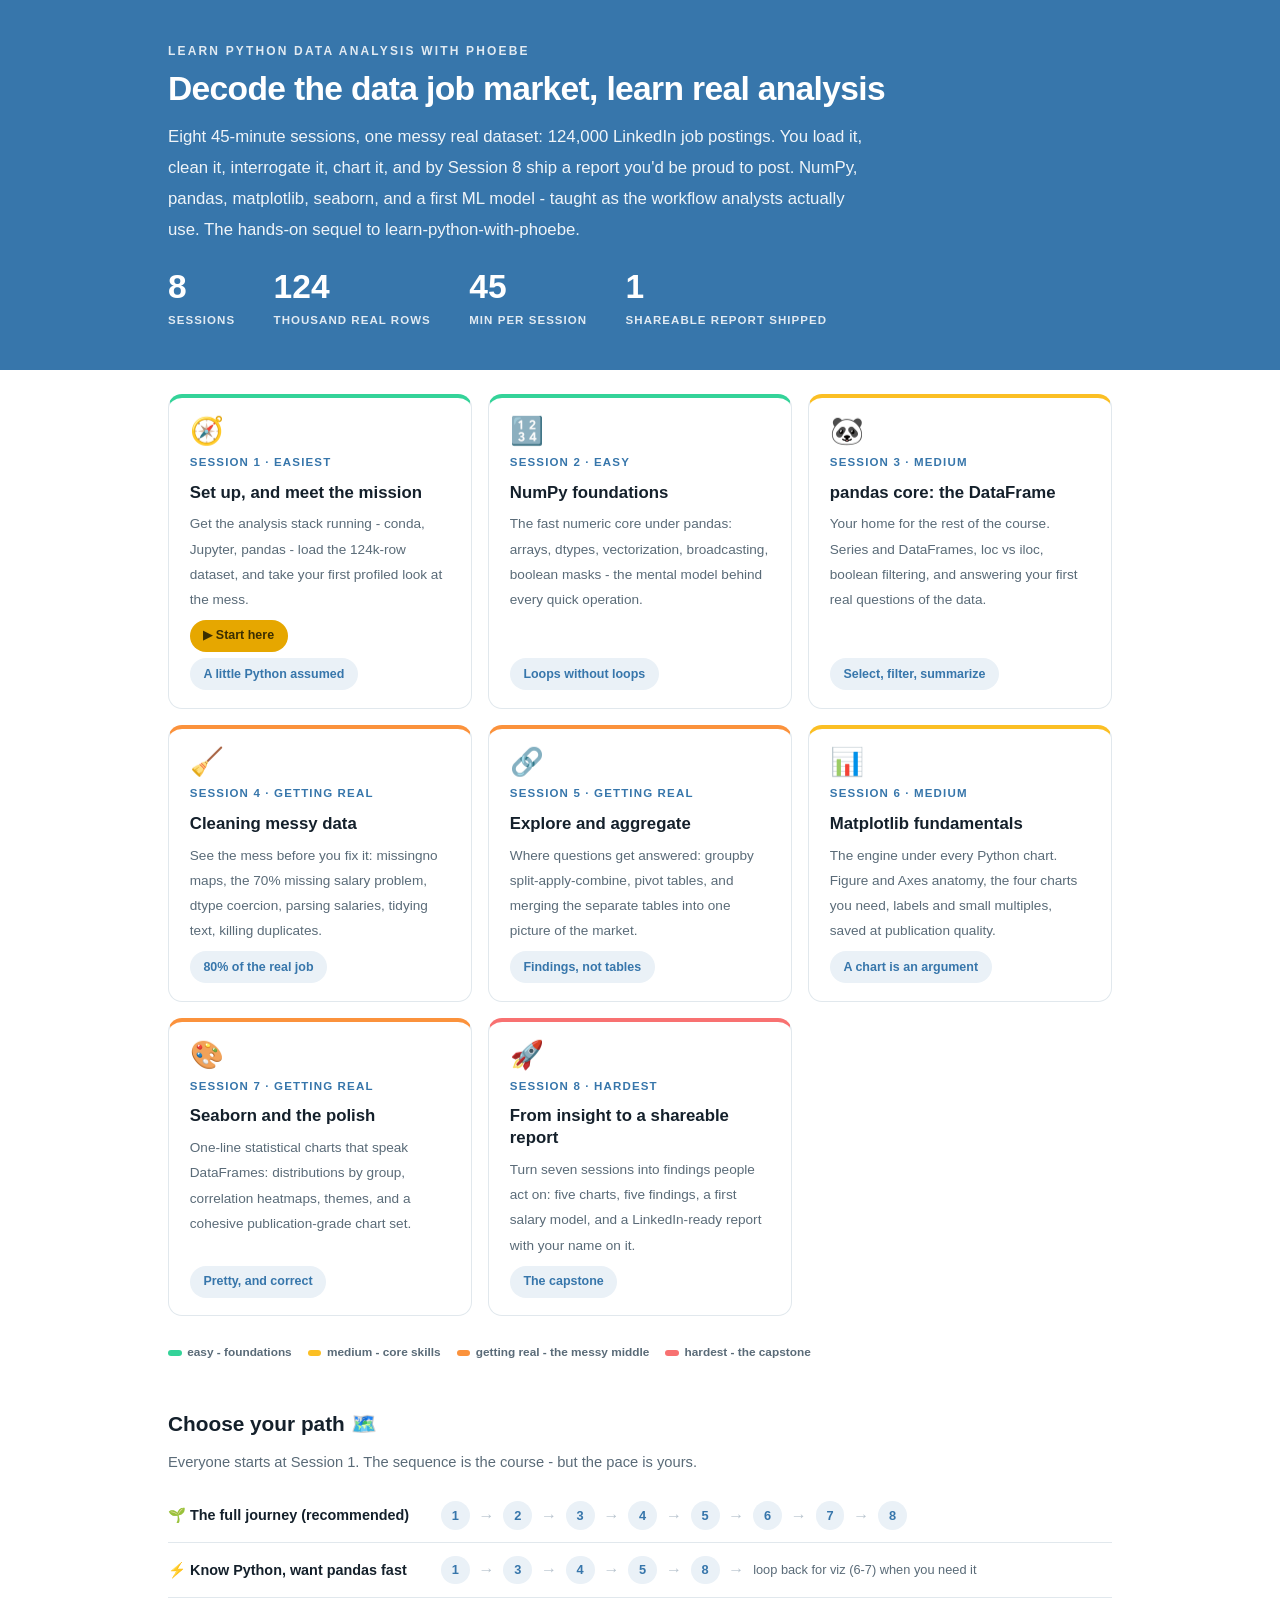
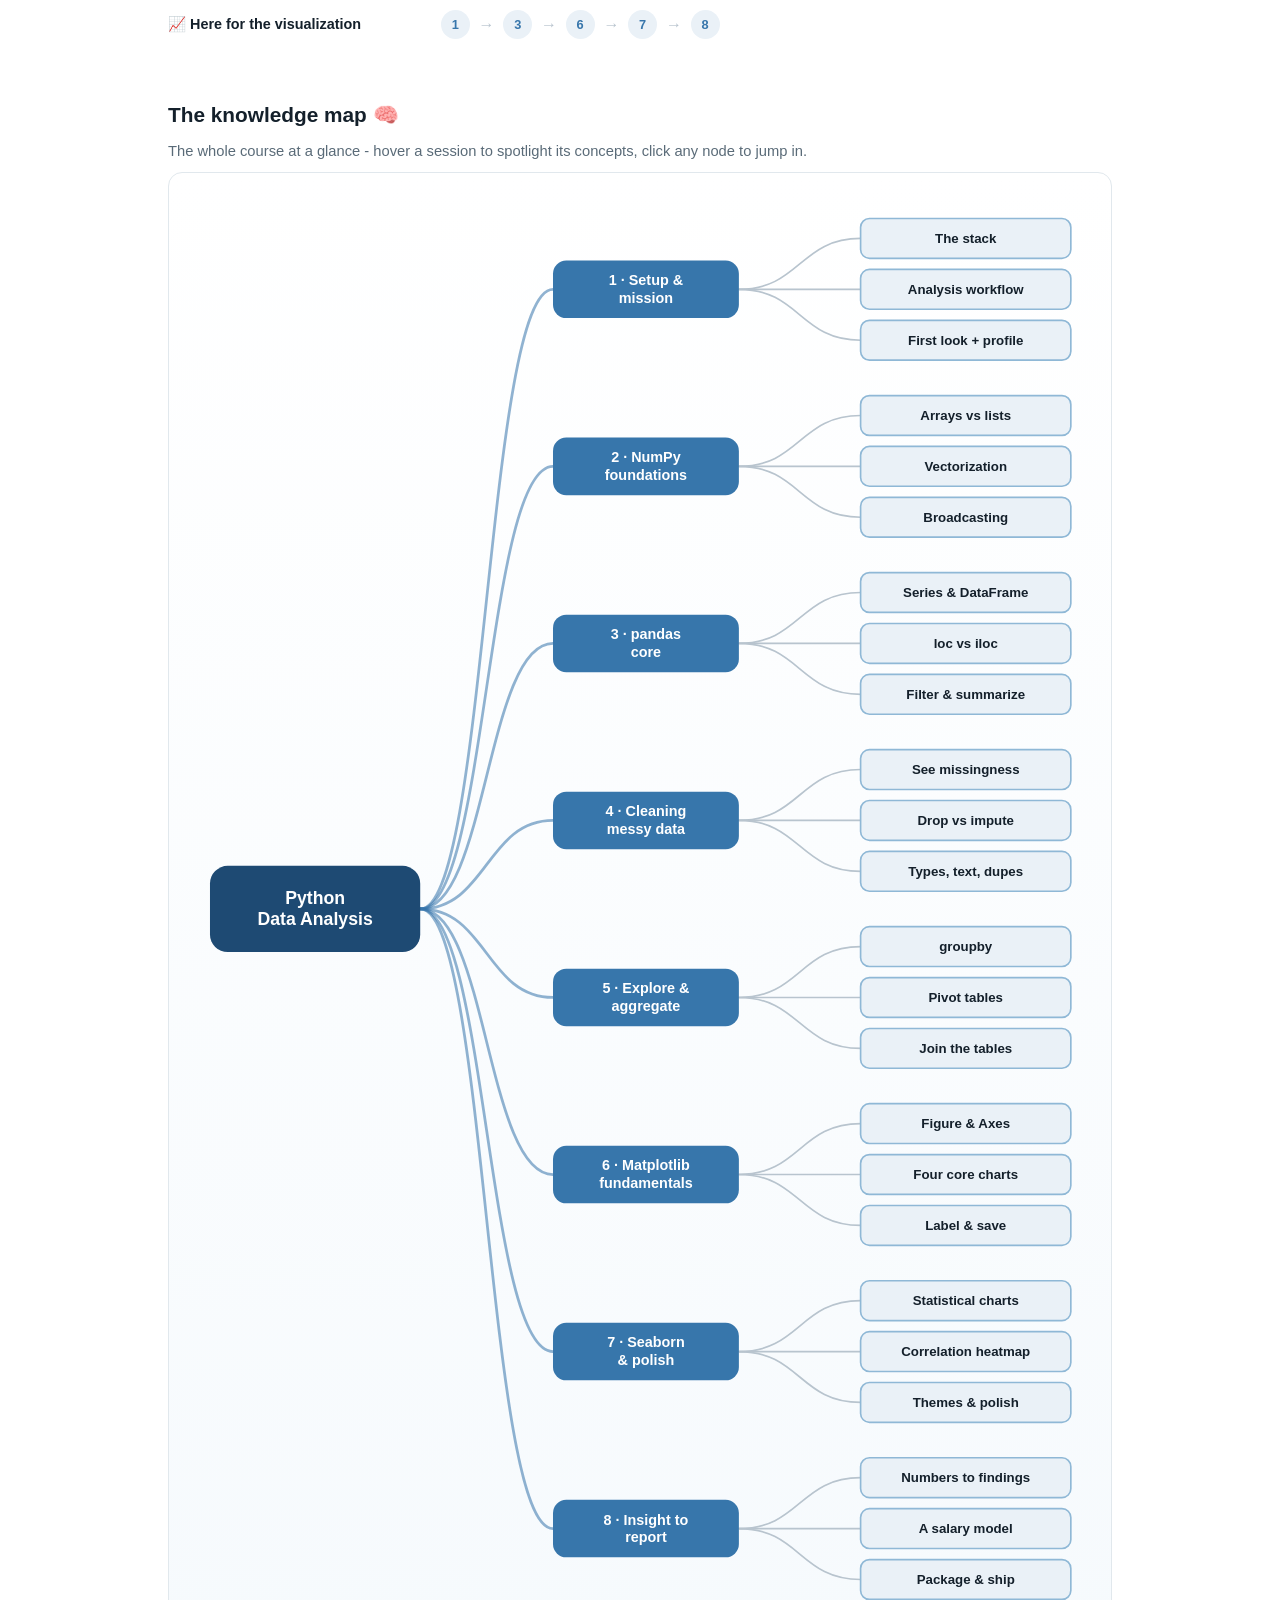
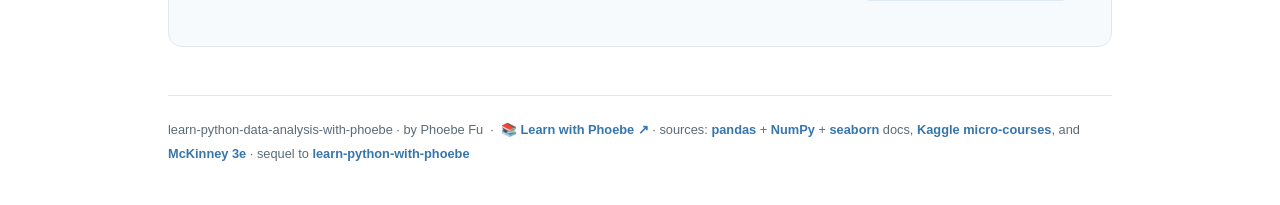
==== index.html @ b01f7fb3 "Fix diagram clipping and make every page readable on a narrow screen Diagrams: measured geometry def" ====
<!DOCTYPE html>
<html lang="en">
<head>
<meta charset="UTF-8">
<meta name="viewport" content="width=device-width, initial-scale=1.0">
<title>learn python data analysis with phoebe - decode the data job market in eight sessions</title>
<link rel="stylesheet" href="assets/style.css?v=5">
<style>
  .stats-row { display: flex; gap: 2.4rem; margin-top: 1.5rem; flex-wrap: wrap; }
  .stat b { display: block; font-size: 2.1rem; font-weight: 800; line-height: 1.05; font-variant-numeric: tabular-nums; }
  .stat span { font-size: .72rem; opacity: .85; text-transform: uppercase; letter-spacing: .09em; font-weight: 600; }

  .course-grid { display: grid; grid-template-columns: repeat(auto-fit, minmax(17rem, 1fr)); gap: 1rem; margin-top: 1.5rem; }
  .course-card {
    border: 1px solid var(--hairline);
    border-top: 4px solid var(--diff, var(--indigo));
    border-radius: var(--radius);
    padding: 1.2rem 1.3rem 1.1rem;
    display: flex;
    flex-direction: column;
    gap: .5rem;
    text-decoration: none;
    color: var(--ink);
    background: #fff;
    transition: box-shadow .15s ease, border-color .15s ease, transform .15s ease;
    position: relative;
  }
  .course-card:hover { border-color: var(--indigo-soft); border-top-color: var(--diff, var(--indigo)); box-shadow: 0 8px 28px rgba(55,118,171,.16); transform: translateY(-3px); }
  .course-card .cicon { font-size: 1.7rem; line-height: 1; }
  .course-card .cnum { font-size: .72rem; font-weight: 700; color: var(--indigo); text-transform: uppercase; letter-spacing: .1em; }
  .course-card h3 { font-size: 1.05rem; font-weight: 800; line-height: 1.3; }
  .course-card p { font-size: .85rem; color: var(--muted); flex: 1; }
  .course-card .meta { display: flex; gap: .4rem; flex-wrap: wrap; }

  .diff-legend { display: flex; gap: 1rem; margin-top: 1.6rem; font-size: .74rem; color: var(--muted); font-weight: 600; flex-wrap: wrap; }
  .diff-legend i { display: inline-block; width: .85rem; height: .35rem; border-radius: 999px; margin-right: .35rem; vertical-align: middle; }

  .paths { margin-top: 2.6rem; }
  .paths h2 { font-size: 1.3rem; font-weight: 800; margin-bottom: .3rem; }
  .paths .plede { color: var(--muted); font-size: .92rem; margin-bottom: .8rem; }
  .path { display: flex; gap: .55rem; align-items: center; padding: .75rem 0; border-bottom: .5px solid var(--hairline); flex-wrap: wrap; }
  .path:last-child { border-bottom: none; }
  .path b { min-width: 16.5rem; font-size: .9rem; }
  .path .pstep { background: var(--indigo-50); color: var(--indigo); border-radius: 999px; padding: .16rem .68rem; font-weight: 700; font-size: .8rem; text-decoration: none; transition: all .12s ease; }
  .path .pstep:hover { background: var(--indigo); color: #fff; }
  .path .parr { color: var(--faint); font-weight: 700; }

  .mm-section { margin-top: 1.6rem; }
  .mm-section h2 { font-size: 1.3rem; font-weight: 800; margin-bottom: .2rem; }
  .mm-section .mm-lede { color: var(--muted); font-size: .92rem; margin-bottom: .4rem; }
  .mm-wrap { border: 1px solid var(--hairline); border-radius: var(--radius); background: linear-gradient(180deg,#fff, #F6FAFD); padding: .6rem; overflow-x: auto; }
  .mm-svg { width: 100%; height: auto; display: block; max-width: 60rem; margin: 0 auto; min-width: 34rem; }
  .mm-link { cursor: pointer; text-decoration: none; }
  .mm-node rect { transition: opacity .15s ease, filter .15s ease; }
  .mm-node text { pointer-events: none; }
  .mm-link:hover .mm-node rect { filter: brightness(1.06); }
  .mm-edge { transition: opacity .15s ease; }
</style>
</head>
<body>

<header class="masthead">
  <div class="wrap">
    <div class="eyebrow">Learn Python Data Analysis with Phoebe</div>
    <h1>Decode the data job market, learn real analysis</h1>
    <p class="sub">Eight 45-minute sessions, one messy real dataset: 124,000 LinkedIn job postings. You load it, clean it, interrogate it, chart it, and by Session 8 ship a report you'd be proud to post. NumPy, pandas, matplotlib, seaborn, and a first ML model - taught as the workflow analysts actually use. The hands-on sequel to learn-python-with-phoebe.</p>
    <div class="stats-row">
      <div class="stat"><b data-count="8">8</b><span>sessions</span></div>
      <div class="stat"><b data-count="124">124</b><span>thousand real rows</span></div>
      <div class="stat"><b data-count="45">45</b><span>min per session</span></div>
      <div class="stat"><b data-count="1">1</b><span>shareable report shipped</span></div>
    </div>
  </div>
</header>

<main class="wrap">

  <section class="section">
    <div class="course-grid">
      <a class="course-card" href="courses/01-setup-and-the-mission.html" style="--diff:#34D399">
        <span class="cicon">🧭</span>
        <span class="cnum">Session 1 · easiest</span>
        <h3>Set up, and meet the mission</h3>
        <p>Get the analysis stack running - conda, Jupyter, pandas - load the 124k-row dataset, and take your first profiled look at the mess.</p>
        <span class="meta"><span class="pill amber">▶ Start here</span><span class="pill light">A little Python assumed</span></span>
      </a>
      <a class="course-card" href="courses/02-numpy-foundations.html" style="--diff:#34D399">
        <span class="cicon">🔢</span>
        <span class="cnum">Session 2 · easy</span>
        <h3>NumPy foundations</h3>
        <p>The fast numeric core under pandas: arrays, dtypes, vectorization, broadcasting, boolean masks - the mental model behind every quick operation.</p>
        <span class="meta"><span class="pill light">Loops without loops</span></span>
      </a>
      <a class="course-card" href="courses/03-pandas-core.html" style="--diff:#FBBF24">
        <span class="cicon">🐼</span>
        <span class="cnum">Session 3 · medium</span>
        <h3>pandas core: the DataFrame</h3>
        <p>Your home for the rest of the course. Series and DataFrames, loc vs iloc, boolean filtering, and answering your first real questions of the data.</p>
        <span class="meta"><span class="pill light">Select, filter, summarize</span></span>
      </a>
      <a class="course-card" href="courses/04-cleaning-messy-data.html" style="--diff:#FB923C">
        <span class="cicon">🧹</span>
        <span class="cnum">Session 4 · getting real</span>
        <h3>Cleaning messy data</h3>
        <p>See the mess before you fix it: missingno maps, the 70% missing salary problem, dtype coercion, parsing salaries, tidying text, killing duplicates.</p>
        <span class="meta"><span class="pill light">80% of the real job</span></span>
      </a>
      <a class="course-card" href="courses/05-explore-and-aggregate.html" style="--diff:#FB923C">
        <span class="cicon">🔗</span>
        <span class="cnum">Session 5 · getting real</span>
        <h3>Explore and aggregate</h3>
        <p>Where questions get answered: groupby split-apply-combine, pivot tables, and merging the separate tables into one picture of the market.</p>
        <span class="meta"><span class="pill light">Findings, not tables</span></span>
      </a>
      <a class="course-card" href="courses/06-matplotlib-fundamentals.html" style="--diff:#FBBF24">
        <span class="cicon">📊</span>
        <span class="cnum">Session 6 · medium</span>
        <h3>Matplotlib fundamentals</h3>
        <p>The engine under every Python chart. Figure and Axes anatomy, the four charts you need, labels and small multiples, saved at publication quality.</p>
        <span class="meta"><span class="pill light">A chart is an argument</span></span>
      </a>
      <a class="course-card" href="courses/07-seaborn-polish.html" style="--diff:#FB923C">
        <span class="cicon">🎨</span>
        <span class="cnum">Session 7 · getting real</span>
        <h3>Seaborn and the polish</h3>
        <p>One-line statistical charts that speak DataFrames: distributions by group, correlation heatmaps, themes, and a cohesive publication-grade chart set.</p>
        <span class="meta"><span class="pill light">Pretty, and correct</span></span>
      </a>
      <a class="course-card" href="courses/08-insight-to-report.html" style="--diff:#F87171">
        <span class="cicon">🚀</span>
        <span class="cnum">Session 8 · hardest</span>
        <h3>From insight to a shareable report</h3>
        <p>Turn seven sessions into findings people act on: five charts, five findings, a first salary model, and a LinkedIn-ready report with your name on it.</p>
        <span class="meta"><span class="pill light">The capstone</span></span>
      </a>
    </div>
    <div class="diff-legend">
      <span><i style="background:#34D399"></i>easy - foundations</span>
      <span><i style="background:#FBBF24"></i>medium - core skills</span>
      <span><i style="background:#FB923C"></i>getting real - the messy middle</span>
      <span><i style="background:#F87171"></i>hardest - the capstone</span>
    </div>

    <div class="paths">
      <h2>Choose your path 🗺️</h2>
      <p class="plede">Everyone starts at Session 1. The sequence is the course - but the pace is yours.</p>
      <div class="path"><b>🌱 The full journey (recommended)</b>
        <a class="pstep" href="courses/01-setup-and-the-mission.html">1</a><span class="parr">→</span>
        <a class="pstep" href="courses/02-numpy-foundations.html">2</a><span class="parr">→</span>
        <a class="pstep" href="courses/03-pandas-core.html">3</a><span class="parr">→</span>
        <a class="pstep" href="courses/04-cleaning-messy-data.html">4</a><span class="parr">→</span>
        <a class="pstep" href="courses/05-explore-and-aggregate.html">5</a><span class="parr">→</span>
        <a class="pstep" href="courses/06-matplotlib-fundamentals.html">6</a><span class="parr">→</span>
        <a class="pstep" href="courses/07-seaborn-polish.html">7</a><span class="parr">→</span>
        <a class="pstep" href="courses/08-insight-to-report.html">8</a>
      </div>
      <div class="path"><b>⚡ Know Python, want pandas fast</b>
        <a class="pstep" href="courses/01-setup-and-the-mission.html">1</a><span class="parr">→</span>
        <a class="pstep" href="courses/03-pandas-core.html">3</a><span class="parr">→</span>
        <a class="pstep" href="courses/04-cleaning-messy-data.html">4</a><span class="parr">→</span>
        <a class="pstep" href="courses/05-explore-and-aggregate.html">5</a><span class="parr">→</span>
        <a class="pstep" href="courses/08-insight-to-report.html">8</a><span class="parr">→</span>
        <span style="font-size:.8rem;color:var(--muted)">loop back for viz (6-7) when you need it</span>
      </div>
      <div class="path"><b>📈 Here for the visualization</b>
        <a class="pstep" href="courses/01-setup-and-the-mission.html">1</a><span class="parr">→</span>
        <a class="pstep" href="courses/03-pandas-core.html">3</a><span class="parr">→</span>
        <a class="pstep" href="courses/06-matplotlib-fundamentals.html">6</a><span class="parr">→</span>
        <a class="pstep" href="courses/07-seaborn-polish.html">7</a><span class="parr">→</span>
        <a class="pstep" href="courses/08-insight-to-report.html">8</a>
      </div>
    </div>
  </section>

  <section class="section mm-section">
    <h2>The knowledge map 🧠</h2>
    <p class="mm-lede">The whole course at a glance - hover a session to spotlight its concepts, click any node to jump in.</p>
    <div class="mm-wrap"><div id="mindmap"></div></div>
  </section>

  <footer class="pagefoot">
    <span>learn-python-data-analysis-with-phoebe · by Phoebe Fu &nbsp;·&nbsp; 📚 <a href="https://phoebefu6.github.io/learn-with-phoebe/">Learn with Phoebe ↗</a> · sources: <a href="https://pandas.pydata.org/docs/">pandas</a> + <a href="https://numpy.org/doc/stable/">NumPy</a> + <a href="https://seaborn.pydata.org/">seaborn</a> docs, <a href="https://www.kaggle.com/learn">Kaggle micro-courses</a>, and <a href="https://wesmckinney.com/book/">McKinney 3e</a> · sequel to <a href="https://phoebefu6.github.io/learn-python-with-phoebe/">learn-python-with-phoebe</a></span>
  </footer>
</main>

<script>
window.MINDMAP_DATA = {
  title: "Python\nData Analysis",
  centerColor: "#1E4A73",
  sessions: [
    { label: "Setup &\nmission", href: "courses/01-setup-and-the-mission.html", color: "#34D399",
      concepts: [
        { label: "The stack", href: "courses/01-setup-and-the-mission.html" },
        { label: "Analysis workflow", href: "courses/01-setup-and-the-mission.html" },
        { label: "First look + profile", href: "courses/01-setup-and-the-mission.html" } ] },
    { label: "NumPy\nfoundations", href: "courses/02-numpy-foundations.html", color: "#34D399",
      concepts: [
        { label: "Arrays vs lists", href: "courses/02-numpy-foundations.html" },
        { label: "Vectorization", href: "courses/02-numpy-foundations.html" },
        { label: "Broadcasting", href: "courses/02-numpy-foundations.html" } ] },
    { label: "pandas\ncore", href: "courses/03-pandas-core.html", color: "#FBBF24",
      concepts: [
        { label: "Series & DataFrame", href: "courses/03-pandas-core.html" },
        { label: "loc vs iloc", href: "courses/03-pandas-core.html" },
        { label: "Filter & summarize", href: "courses/03-pandas-core.html" } ] },
    { label: "Cleaning\nmessy data", href: "courses/04-cleaning-messy-data.html", color: "#FB923C",
      concepts: [
        { label: "See missingness", href: "courses/04-cleaning-messy-data.html" },
        { label: "Drop vs impute", href: "courses/04-cleaning-messy-data.html" },
        { label: "Types, text, dupes", href: "courses/04-cleaning-messy-data.html" } ] },
    { label: "Explore &\naggregate", href: "courses/05-explore-and-aggregate.html", color: "#FB923C",
      concepts: [
        { label: "groupby", href: "courses/05-explore-and-aggregate.html" },
        { label: "Pivot tables", href: "courses/05-explore-and-aggregate.html" },
        { label: "Join the tables", href: "courses/05-explore-and-aggregate.html" } ] },
    { label: "Matplotlib\nfundamentals", href: "courses/06-matplotlib-fundamentals.html", color: "#FBBF24",
      concepts: [
        { label: "Figure & Axes", href: "courses/06-matplotlib-fundamentals.html" },
        { label: "Four core charts", href: "courses/06-matplotlib-fundamentals.html" },
        { label: "Label & save", href: "courses/06-matplotlib-fundamentals.html" } ] },
    { label: "Seaborn\n& polish", href: "courses/07-seaborn-polish.html", color: "#FB923C",
      concepts: [
        { label: "Statistical charts", href: "courses/07-seaborn-polish.html" },
        { label: "Correlation heatmap", href: "courses/07-seaborn-polish.html" },
        { label: "Themes & polish", href: "courses/07-seaborn-polish.html" } ] },
    { label: "Insight to\nreport", href: "courses/08-insight-to-report.html", color: "#F87171",
      concepts: [
        { label: "Numbers to findings", href: "courses/08-insight-to-report.html" },
        { label: "A salary model", href: "courses/08-insight-to-report.html" },
        { label: "Package & ship", href: "courses/08-insight-to-report.html" } ] }
  ]
};
</script>
<script src="assets/mindmap.js?v=5"></script>
<script src="assets/app.js?v=5"></script>
</body>
</html>
---- assets/style.css ----
/* learn-claude-with-phoebe - editorial bold design system
   Accent: indigo #3776AB · Ink: #14202B · Flagship: amber #E6A700 */

:root {
  --indigo: #3776AB;
  --indigo-deep: #1E4A73;
  --indigo-mid: #4B8BBE;
  --indigo-soft: #8FB8D6;
  --indigo-50: #EAF1F7;
  --ink: #14202B;
  --muted: #5A6B78;
  --faint: #B8C4CE;
  --hairline: #E1E8ED;
  --amber: #E6A700;
  --amber-ink: #3A2E00;
  --amber-50: #FFF8E1;
  --paper: #FFFFFF;
  --code-bg: #0E1B2A;
  --code-ink: #D6E4F0;
  --radius: 14px;
}

* { margin: 0; padding: 0; box-sizing: border-box; }

html { font-size: 16px; scroll-behavior: smooth; }
html.zoom-125 { font-size: 20px; }
html.zoom-150 { font-size: 24px; }

body {
  font-family: "Inter", -apple-system, BlinkMacSystemFont, "Segoe UI", Roboto, sans-serif;
  background: var(--paper);
  color: var(--ink);
  line-height: 1.85;
  font-feature-settings: "tnum";
}

.wrap { max-width: 62rem; margin: 0 auto; padding: 0 1.5rem; }

/* ---------- header band ---------- */
.masthead {
  background: var(--indigo);
  color: #fff;
  padding: 2.5rem 0 2.25rem;
}
.masthead .eyebrow {
  font-size: .75rem;
  letter-spacing: .18em;
  text-transform: uppercase;
  opacity: .85;
  font-weight: 600;
}
.masthead h1 {
  font-size: 2.1rem;
  line-height: 1.15;
  font-weight: 800;
  margin: .5rem 0 .75rem;
  letter-spacing: -.02em;
}
.masthead h1 .accent { color: inherit; }
.masthead .sub { font-size: 1.05rem; opacity: .92; max-width: 44rem; }

.chip-row { display: flex; flex-wrap: wrap; gap: .5rem; margin-top: 1.1rem; }
.chip {
  display: inline-flex;
  align-items: center;
  gap: .35rem;
  border-radius: 999px;
  padding: .25rem .8rem;
  font-size: .78rem;
  font-weight: 600;
  white-space: nowrap;
}
.chip.level { background: #fff; color: var(--indigo); }
.chip.audience { background: rgba(255,255,255,.16); color: #fff; border: 1px solid rgba(255,255,255,.35); }
.chip.time { background: var(--ink); color: #fff; font-variant-numeric: tabular-nums; }

/* ---------- agenda bar ---------- */
.agenda {
  display: flex;
  border-radius: 999px;
  overflow: hidden;
  margin: 1.4rem 0 0;
  font-size: .72rem;
  font-weight: 600;
  text-align: center;
  color: #fff;
}
.agenda span { padding: .45rem .3rem; white-space: nowrap; overflow: hidden; text-overflow: ellipsis; }
.agenda .a1 { background: var(--indigo-deep); }
.agenda .a2 { background: var(--indigo-mid); }
.agenda .a3 { background: var(--amber); color: var(--amber-ink); }
.agenda .a4 { background: var(--indigo-soft); }

/* ---------- toolbar ---------- */
.toolbar {
  position: sticky;
  top: 0;
  z-index: 40;
  background: rgba(255,255,255,.94);
  backdrop-filter: blur(6px);
  border-bottom: 1px solid var(--hairline);
  padding: .55rem 0;
}
.toolbar .wrap { display: flex; align-items: center; gap: .6rem; }
.toolbar .crumb { font-size: .8rem; color: var(--muted); font-weight: 600; margin-right: auto; }
.toolbar .crumb a { color: var(--indigo); text-decoration: none; }
.btn {
  border: 1px solid var(--hairline);
  background: #fff;
  color: var(--ink);
  border-radius: 999px;
  padding: .35rem .9rem;
  font-size: .78rem;
  font-weight: 600;
  cursor: pointer;
  font-family: inherit;
  transition: all .15s ease;
}
.btn:hover { border-color: var(--indigo); color: var(--indigo); }
.btn.primary { background: var(--indigo); border-color: var(--indigo); color: #fff; }
.btn.primary:hover { background: var(--indigo-deep); }

/* ---------- sections ---------- */
main { padding: 2.5rem 0 4rem; }

.section { margin-bottom: 2.8rem; }
.section-kicker { margin-bottom: 1rem; }
.section-kicker .klabel {
  display: block;
  font-size: .72rem;
  text-transform: uppercase;
  letter-spacing: .1em;
  color: var(--indigo);
  font-weight: 700;
  margin-bottom: .35rem;
}
.section-kicker h2 {
  font-size: 1.45rem;
  font-weight: 800;
  letter-spacing: -.01em;
  display: flex;
  align-items: center;
  gap: .7rem;
  flex-wrap: wrap;
}
.section-kicker .tag {
  border-radius: 999px;
  padding: .18rem .7rem;
  font-size: .7rem;
  font-weight: 700;
  text-transform: uppercase;
  letter-spacing: .08em;
}
.tag.concept { background: var(--indigo-50); color: var(--indigo); }
.tag.demo { background: var(--amber-50); color: var(--amber-ink); }
.tag.exercise { background: var(--ink); color: #fff; }

.lede { color: var(--muted); max-width: 46rem; margin-bottom: 1.4rem; line-height: 1.8; }

/* live vs self-study markers on cards */
.mode {
  font-size: .64rem;
  font-weight: 700;
  text-transform: uppercase;
  letter-spacing: .07em;
  padding: .14rem .6rem;
  border-radius: 999px;
  flex: none;
}
.mode.live { background: var(--indigo); color: #fff; }
.mode.self { background: #fff; color: var(--muted); border: 1px solid var(--hairline); }

/* ---------- accordions ---------- */
details.card {
  border: 1px solid var(--hairline);
  border-radius: var(--radius);
  margin-bottom: .8rem;
  overflow: hidden;
  background: #fff;
}
details.card[open] { border-color: var(--indigo-soft); box-shadow: 0 8px 28px rgba(55,118,171,.08); }
details.card summary {
  list-style: none;
  cursor: pointer;
  padding: 1rem 1.25rem;
  display: flex;
  align-items: center;
  gap: .75rem;
  font-weight: 700;
  font-size: 1.02rem;
  user-select: none;
}
details.card summary::-webkit-details-marker { display: none; }
details.card summary .dot {
  width: .6rem; height: .6rem;
  border-radius: 999px;
  background: var(--indigo);
  flex: none;
}
details.card summary .mini { margin-left: auto; font-size: .72rem; color: var(--muted); font-weight: 600; white-space: nowrap; }
details.card summary .caret { transition: transform .2s ease; color: var(--indigo); font-size: .8rem; }
details.card[open] summary .caret { transform: rotate(90deg); }
details.card .body { padding: 0 1.25rem 1.4rem; border-top: 1px solid var(--hairline); padding-top: 1.15rem; }
details.card .body p { margin-bottom: 1.05rem; max-width: 48rem; }
details.card .body p:last-child { margin-bottom: 0; }
details.card .body ul, details.card .body ol { margin: 0 0 1.1rem 1.2rem; max-width: 47rem; }
details.card .body li { margin-bottom: .65rem; }
details.card .body h4 { font-size: .95rem; font-weight: 700; margin: 1.1rem 0 .45rem; }
details.card .body h4:first-child { margin-top: 0; }

/* ---------- pills & legends ---------- */
.legend { display: flex; flex-wrap: wrap; gap: .5rem; margin: 0 0 1.2rem; }
.pill {
  display: inline-flex;
  align-items: center;
  gap: .4rem;
  border-radius: 999px;
  padding: .28rem .85rem;
  font-size: .78rem;
  font-weight: 600;
}
.pill.solid { background: var(--indigo); color: #fff; }
.pill.light { background: var(--indigo-50); color: var(--indigo); }
.pill.inkpill { background: var(--ink); color: #fff; }
.pill.amber, .pill.peach { background: var(--amber); color: var(--amber-ink); }
.pill.bare { color: var(--faint); }

/* ---------- 4D grid ---------- */
.grid-2 { display: grid; grid-template-columns: repeat(auto-fit, minmax(15rem, 1fr)); gap: .8rem; margin: .5rem 0 1rem; }
.d-card {
  border: 1px solid var(--hairline);
  border-left: 4px solid var(--indigo);
  border-radius: 10px;
  padding: 1rem 1.1rem;
}
.d-card h4 { font-size: .95rem; margin-bottom: .3rem; }
.d-card h4 .lead-letter { color: var(--indigo); }
.d-card p { font-size: .86rem; color: var(--muted); margin: 0; }

/* ---------- tables ---------- */
table.clean { width: 100%; border-collapse: collapse; font-size: .9rem; margin: .4rem 0 1rem; }
table.clean th {
  text-align: left;
  font-size: .72rem;
  text-transform: uppercase;
  letter-spacing: .08em;
  color: var(--muted);
  padding: .5rem .6rem;
  border-bottom: 2px solid var(--ink);
}
table.clean td { padding: .7rem .6rem; border-bottom: .5px solid var(--hairline); vertical-align: top; line-height: 1.7; }
table.clean td:first-child { font-weight: 600; }

/* ---------- prompt boxes ---------- */
.prompt-box {
  position: relative;
  background: var(--code-bg);
  color: var(--code-ink);
  border-radius: var(--radius);
  padding: 1.1rem 1.2rem;
  margin: 1rem 0 1.2rem;
  font-family: "SF Mono", ui-monospace, Menlo, Consolas, monospace;
  font-size: .84rem;
  line-height: 1.65;
  white-space: pre-wrap;
  word-break: break-word;
}
.prompt-box .label {
  position: absolute;
  top: -0.7rem;
  left: 1rem;
  background: var(--indigo);
  color: #fff;
  font-family: "Inter", -apple-system, sans-serif;
  font-size: .68rem;
  font-weight: 700;
  letter-spacing: .06em;
  text-transform: uppercase;
  border-radius: 999px;
  padding: .15rem .7rem;
}
.prompt-box.bad .label { background: var(--faint); color: var(--ink); }
.prompt-box.good .label { background: var(--amber); color: var(--amber-ink); }
.copy-btn {
  position: absolute;
  top: .7rem;
  right: .7rem;
  background: rgba(255,255,255,.1);
  border: 1px solid rgba(255,255,255,.25);
  color: #fff;
  border-radius: 999px;
  padding: .25rem .8rem;
  font-size: .72rem;
  font-weight: 600;
  cursor: pointer;
  font-family: "Inter", -apple-system, sans-serif;
  transition: background .15s ease;
}
.copy-btn:hover { background: rgba(255,255,255,.22); }
.copy-btn.copied { background: var(--amber); border-color: var(--amber); color: var(--amber-ink); }

/* ---------- demo steps ---------- */
.steps { counter-reset: step; margin: .6rem 0 1rem; }
.step {
  display: flex;
  gap: .9rem;
  padding: .85rem 0;
  border-bottom: .5px solid var(--hairline);
}
.step:last-child { border-bottom: none; }
.step::before {
  counter-increment: step;
  content: counter(step);
  flex: none;
  width: 1.7rem; height: 1.7rem;
  border-radius: 999px;
  background: var(--indigo-50);
  color: var(--indigo);
  font-weight: 700;
  font-size: .85rem;
  display: inline-flex;
  align-items: center;
  justify-content: center;
  margin-top: .1rem;
}
.step p { margin: 0; }

/* ---------- callouts ---------- */
.callout {
  border-radius: var(--radius);
  padding: 1rem 1.2rem;
  margin: 1rem 0;
  font-size: .92rem;
}
.callout.tip { background: var(--indigo-50); border-left: 4px solid var(--indigo); }
.callout.win { background: var(--amber-50); border-left: 4px solid var(--amber); }
.callout strong:first-child { display: block; margin-bottom: .2rem; }

.callout.example {
  background: #FFFFFF;
  border: 1px solid var(--hairline);
  border-left: 4px solid var(--amber);
  font-size: .9rem;
}
.callout.example .ex-pill {
  display: inline-block;
  background: var(--amber);
  color: var(--amber-ink);
  border-radius: 999px;
  padding: .15rem .7rem;
  font-size: .68rem;
  font-weight: 700;
  text-transform: uppercase;
  letter-spacing: .06em;
  margin-bottom: .5rem;
}
.callout.example p { margin: 0 0 .75rem; max-width: 47rem; }
.callout.example p:last-child { margin-bottom: 0; }
.callout.example ul { margin: 0 0 0 1.1rem; max-width: 46rem; }
.callout.example li { margin-bottom: .6rem; }
.callout.example li:last-child { margin-bottom: 0; }

/* ---------- zoomable figures ---------- */
figure.zoomable {
  border: 1px solid var(--hairline);
  border-radius: var(--radius);
  padding: 1.2rem;
  margin: 1rem 0 1.4rem;
  cursor: zoom-in;
  transition: box-shadow .15s ease;
  background: #fff;
}
figure.zoomable:hover { box-shadow: 0 8px 28px rgba(55,118,171,.12); }
figure.zoomable svg, figure.zoomable img { width: 100%; height: auto; display: block; }
figure.zoomable figcaption {
  margin-top: .6rem;
  font-size: .76rem;
  color: var(--muted);
  font-weight: 600;
  display: flex;
  align-items: center;
  gap: .4rem;
}

.lightbox {
  position: fixed;
  inset: 0;
  z-index: 100;
  background: rgba(20,32,43,.9);
  display: none;
  align-items: center;
  justify-content: center;
  padding: 3vh 3vw;
  cursor: zoom-out;
}
.lightbox.open { display: flex; }
.lightbox .inner {
  background: #fff;
  border-radius: var(--radius);
  padding: 2rem;
  max-width: 94vw;
  max-height: 92vh;
  overflow: auto;
}
.lightbox .inner svg, .lightbox .inner img { width: min(88vw, 70rem); height: auto; }
.lightbox .close-hint {
  position: fixed;
  top: 1rem; right: 1.4rem;
  color: #fff;
  font-size: .8rem;
  font-weight: 600;
  opacity: .8;
}

/* ---------- courses covered ---------- */
.covered { border: 1px solid var(--hairline); border-radius: var(--radius); overflow: hidden; }
.covered-row {
  display: flex;
  align-items: baseline;
  gap: .8rem;
  padding: .75rem 1.1rem;
  border-bottom: .5px solid var(--hairline);
  font-size: .9rem;
}
.covered-row:last-child { border-bottom: none; }
.covered-row .status { flex: none; }
.covered-row .name { font-weight: 600; }
.covered-row .note { margin-left: auto; color: var(--muted); font-size: .78rem; text-align: right; }

/* ---------- cheat sheet footer ---------- */
.cheat {
  background: var(--ink);
  color: #fff;
  border-radius: var(--radius);
  padding: 1.6rem 1.6rem 1.3rem;
  margin-top: 3rem;
}
.cheat h3 { font-size: 1.1rem; margin-bottom: 1rem; }
.cheat h3 span { color: var(--indigo-soft); }
.cheat .grid-2 { gap: 1rem; }
.cheat .cheat-item { border-left: 3px solid var(--indigo-mid); padding-left: .8rem; }
.cheat .cheat-item b { display: block; font-size: .85rem; color: var(--indigo-soft); }
.cheat .cheat-item span { font-size: .82rem; opacity: .85; }

footer.pagefoot {
  border-top: 1px solid var(--hairline);
  margin-top: 3rem;
  padding: 1.4rem 0 2.5rem;
  font-size: .8rem;
  color: var(--muted);
  display: flex;
  justify-content: space-between;
  flex-wrap: wrap;
  gap: .8rem;
}
footer.pagefoot a { color: var(--indigo); text-decoration: none; font-weight: 600; }

/* ---------- wayfinding: reading progress + section dots + part numbers ---------- */

#progress-bar {
  position: fixed;
  top: 0; left: 0;
  height: 3px;
  width: 0;
  background: linear-gradient(90deg, var(--indigo), var(--amber));
  z-index: 90;
}

.pagenav {
  position: fixed;
  right: 1.1rem;
  top: 50%;
  transform: translateY(-50%);
  z-index: 50;
  display: flex;
  flex-direction: column;
  gap: .55rem;
}
.pagenav a {
  width: .68rem; height: .68rem;
  border-radius: 999px;
  background: #fff;
  border: 2px solid var(--faint);
  display: block;
  position: relative;
  transition: all .15s ease;
}
.pagenav a:hover { border-color: var(--indigo); transform: scale(1.3); }
.pagenav a.active { background: var(--indigo); border-color: var(--indigo); }
.pagenav a .nlabel {
  position: absolute;
  right: 1.4rem;
  top: 50%;
  transform: translateY(-50%);
  background: var(--ink);
  color: #fff;
  font-size: .7rem;
  font-weight: 600;
  padding: .22rem .65rem;
  border-radius: 6px;
  white-space: nowrap;
  opacity: 0;
  pointer-events: none;
  transition: opacity .15s ease;
}
.pagenav a:hover .nlabel { opacity: 1; }
@media (max-width: 74rem) { .pagenav { display: none; } }

main { counter-reset: partnum -1; }
.section .section-kicker { position: relative; }
.section .section-kicker::before {
  counter-increment: partnum;
  content: counter(partnum, decimal-leading-zero);
  position: absolute;
  right: 0;
  top: -1.2rem;
  font-size: 4.4rem;
  font-weight: 800;
  color: var(--indigo-50);
  line-height: 1;
  font-variant-numeric: tabular-nums;
  pointer-events: none;
  z-index: 0;
}
.section .section-kicker > * { position: relative; z-index: 1; }

details.card summary { transition: background .15s ease; }
details.card summary:hover { background: #F5F9FC; }

/* ---------- journey strip: you are here in the series ---------- */
.journey {
  display: flex;
  align-items: center;
  gap: .45rem;
  margin-top: 1.1rem;
  flex-wrap: wrap;
}
.journey .jlabel { font-size: .7rem; font-weight: 700; text-transform: uppercase; letter-spacing: .09em; opacity: .8; margin-right: .3rem; }
.journey a {
  width: 1.7rem; height: 1.7rem;
  border-radius: 999px;
  display: inline-flex;
  align-items: center;
  justify-content: center;
  font-size: .8rem;
  font-weight: 700;
  text-decoration: none;
  color: #fff;
  border: 1.5px solid rgba(255,255,255,.45);
  transition: all .15s ease;
  font-variant-numeric: tabular-nums;
}
.journey a:hover { border-color: #fff; transform: scale(1.12); }
.journey a.here { background: #fff; color: var(--indigo); border-color: #fff; }
.journey a.dd-chip { width: auto; border-radius: 999px; padding: 0 .7rem; font-size: .72rem; }

/* ---------- check-yourself quiz ---------- */
.quiz-q {
  border: 1px solid var(--hairline);
  border-radius: var(--radius);
  padding: 1.1rem 1.25rem 1rem;
  margin-bottom: .9rem;
  background: #fff;
}
.quiz-q .qtext { font-weight: 700; margin-bottom: .7rem; }
.quiz-q .qopt {
  display: block;
  width: 100%;
  text-align: left;
  background: #fff;
  border: 1px solid var(--hairline);
  border-radius: 10px;
  padding: .6rem .9rem;
  margin-bottom: .5rem;
  font-size: .9rem;
  font-family: inherit;
  color: var(--ink);
  cursor: pointer;
  transition: all .15s ease;
}
.quiz-q .qopt:hover { border-color: var(--indigo); background: var(--indigo-50); }
.quiz-q .qopt.correct { background: var(--indigo); border-color: var(--indigo); color: #fff; font-weight: 600; }
.quiz-q .qopt.correct::after { content: "  ✓"; }
.quiz-q .qopt.wrong { background: #FEF2F2; border-color: #FCA5A5; color: #991B1B; animation: qshake .3s ease; }
.quiz-q .qopt.wrong::after { content: "  ✗ try again"; font-size: .78rem; }
.quiz-q .qopt:disabled { cursor: default; }
.quiz-q .qwhy {
  display: none;
  background: var(--amber-50);
  border-left: 4px solid var(--amber);
  border-radius: 8px;
  padding: .6rem .9rem;
  font-size: .86rem;
  margin-top: .3rem;
}
.quiz-q.answered .qwhy { display: block; }
@keyframes qshake {
  0%, 100% { transform: translateX(0); }
  25% { transform: translateX(-5px); }
  75% { transform: translateX(5px); }
}
.quiz-score { font-weight: 700; color: var(--indigo); margin-top: .4rem; }

@media (prefers-reduced-motion: reduce) {
  .quiz-q .qopt.wrong { animation: none; }
  .journey a:hover { transform: none; }
}

/* ---------- micro-interactions (react-bits inspired, vanilla) ---------- */

/* BlurText: staggered word reveal on the masthead headline */
.masthead h1 .bw {
  display: inline-block;
  opacity: 0;
  filter: blur(8px);
  transform: translateY(.35em);
  animation: bw-in .7s cubic-bezier(.22,.9,.35,1) forwards;
  animation-delay: var(--bw-delay, 0s);
}
@keyframes bw-in {
  to { opacity: 1; filter: blur(0); transform: translateY(0); }
}

/* SpotlightCard: cursor-following highlight on accordion cards */
details.card { position: relative; }
details.card::after {
  content: "";
  position: absolute;
  inset: 0;
  pointer-events: none;
  opacity: 0;
  transition: opacity .3s ease;
  background: radial-gradient(320px circle at var(--mx, 50%) var(--my, 50%), rgba(55,118,171,.09), transparent 65%);
}
details.card:hover::after { opacity: 1; }

/* ScrollReveal: sections rise in as they enter the viewport */
.js-reveal .section {
  opacity: 0;
  transform: translateY(16px);
  transition: opacity .6s ease, transform .6s cubic-bezier(.22,.9,.35,1);
}
.js-reveal .section.revealed { opacity: 1; transform: none; }

@media (prefers-reduced-motion: reduce) {
  .masthead h1 .bw { animation: none; opacity: 1; filter: none; transform: none; }
  details.card::after { display: none; }
  .js-reveal .section { opacity: 1; transform: none; transition: none; }
}

@media (max-width: 40rem) {
  .masthead h1 { font-size: 1.6rem; }
  .agenda span { font-size: .6rem; }
  .toolbar .crumb { display: none; }
}

@media print {
  .toolbar, .copy-btn { display: none; }
  details.card { border: 1px solid #ccc; }
}

/* === LWP-PATCH v2 === */
/* palette-agnostic aliases: 75 repos use --indigo/--amber, 1 uses --pine/--clay */
:root {
  --pv-accent: var(--indigo, var(--pine, #334155));
  --pv-flag: var(--amber, var(--clay, #B45309));
  --pv-flag-50: var(--amber-50, var(--clay-50, #FEF3E2));
}

/* ============================================================
   v2 - readable on a phone + reading modes
   Layout only. No palette tokens are changed.
   ============================================================ */

/* --- skip link --- */
.skip-link {
  position: absolute; left: -9999px; top: 0; z-index: 200;
  background: var(--pv-accent); color: #fff;
  padding: .7rem 1.1rem; border-radius: 0 0 var(--radius) 0;
  font-weight: 700; font-size: .85rem; text-decoration: none;
}
.skip-link:focus { left: 0; }

/* --- visible keyboard focus everywhere --- */
:focus-visible {
  outline: 3px solid var(--pv-flag);
  outline-offset: 2px;
  border-radius: 4px;
}

/* --- diagrams: hold authored width, scroll instead of shrinking --- */
.figscroll { overflow-x: auto; -webkit-overflow-scrolling: touch; overscroll-behavior-x: contain; }
.figscroll::-webkit-scrollbar { height: 6px; }
.figscroll::-webkit-scrollbar-thumb { background: var(--faint); border-radius: 3px; }

/* --- tables: scroll container + sticky row label --- */
.tablescroll { overflow-x: auto; -webkit-overflow-scrolling: touch; border-radius: var(--radius); }

/* --- section contents counter --- */
.sec-meta {
  display: block; margin-top: .3rem;
  font-size: .72rem; font-weight: 700; letter-spacing: .06em;
  text-transform: uppercase; color: var(--muted);
  font-variant-numeric: tabular-nums;
}

/* --- study-mode switch --- */
.btn.mode-on { background: var(--pv-flag); border-color: var(--pv-flag); color: #fff; }

/* --- deep-linked card gets a moment of emphasis --- */
details.card.linked { border-color: var(--pv-flag); box-shadow: 0 0 0 3px var(--pv-flag-50); }

@media (max-width: 820px) {
  /* labels keep the size they were drawn at; the figure scrolls */
  figure.zoomable svg { min-width: 820px; }
  .figscroll .mm-svg, .mindmap svg { min-width: 840px; }

  table.clean { min-width: 620px; }
  table.clean th:first-child,
  table.clean td:first-child {
    position: sticky; left: 0; background: #fff;
    box-shadow: 1px 0 0 var(--hairline);
  }

  pre, .prompt-box { overflow-x: auto; }

  /* 44px tap targets */
  details.card summary { min-height: 44px; }
  .qopt { min-height: 44px; display: flex; align-items: center; padding: .7rem .9rem; }
  .toolbar .btn, .pagefoot a { min-height: 44px; display: inline-flex; align-items: center; }
}

@media (max-width: 640px) {
  /* long inline code tokens and nowrap chips are the two things that still
     forced the page sideways below 640px: let them break rather than push
     the layout. Inside the media query only - desktop is untouched. */
  :not(pre) > code, .prompt-box span, code span { overflow-wrap: anywhere; word-break: break-word; }
  .chip, .syn-chip, .pill, .mode, .tag { white-space: normal; max-width: 100%; }

  /* the agenda bar truncated its own labels into nonsense - stack it */
  .agenda { flex-direction: column; align-items: stretch; gap: .3rem; }
  .agenda span { font-size: .74rem; text-align: left; padding: .4rem .7rem; flex: none !important; }
  .chip-row, .legend { flex-wrap: wrap; }
  .journey { flex-wrap: wrap; row-gap: .45rem; }
}

/* --- print: a session should print as a complete handout --- */
@media print {
  .pagenav, #progress-bar, .skip-link, .journey, .lightbox { display: none !important; }
  details.card > .body { display: block !important; }
  details.card, figure, table.clean, .callout { break-inside: avoid; page-break-inside: avoid; }
  figure.zoomable svg { min-width: 0; max-width: 100%; }
  .figscroll, .tablescroll { overflow: visible; }
  a[href^="http"]::after { content: " (" attr(href) ")"; font-size: .72rem; color: #555; }
}

/* swipe hint: own line, only when the diagram really does scroll */
figure.zoomable.can-scroll figcaption { flex-wrap: wrap; }
figure.zoomable.can-scroll figcaption::after {
  content: "swipe the diagram \2192";
  flex: 0 0 100%;
  margin-top: .2rem;
  font-size: .72rem;
  font-weight: 700;
  letter-spacing: .04em;
  color: var(--pv-flag);
}
/* === /LWP-PATCH === */
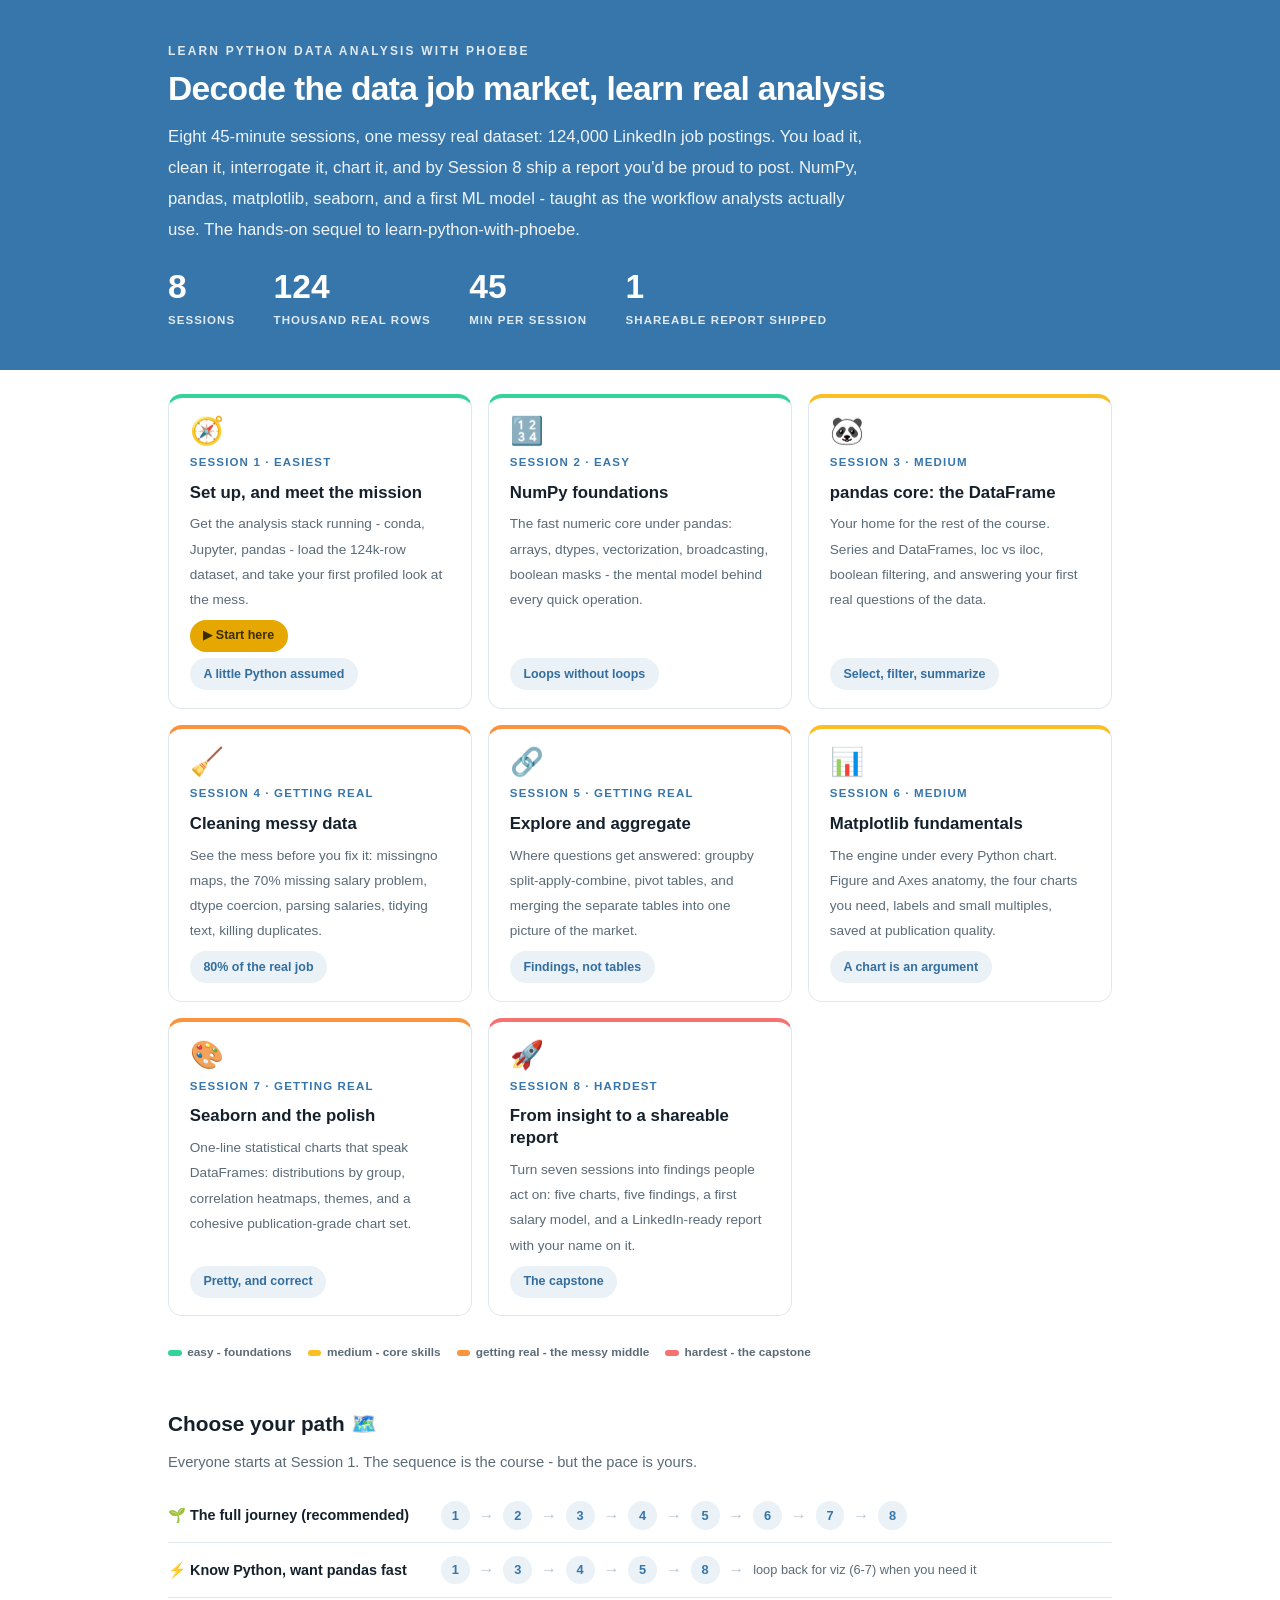
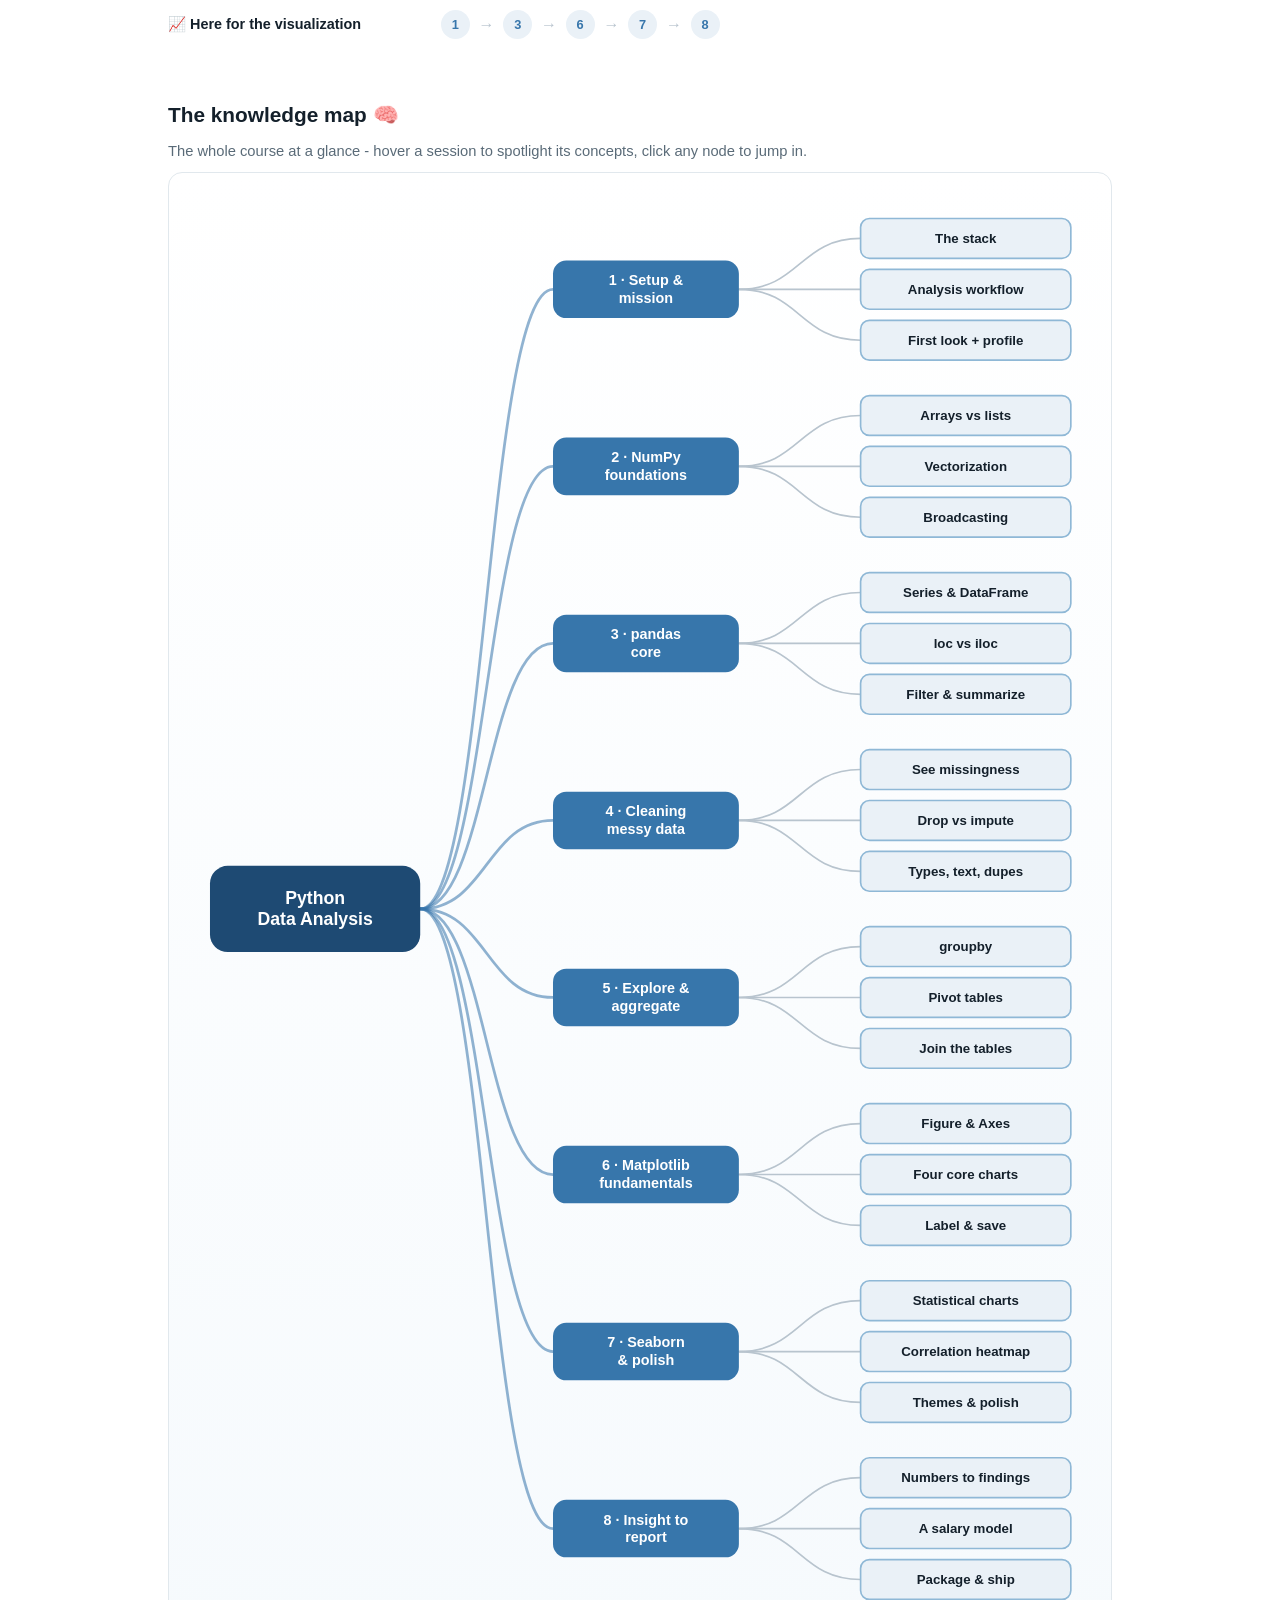
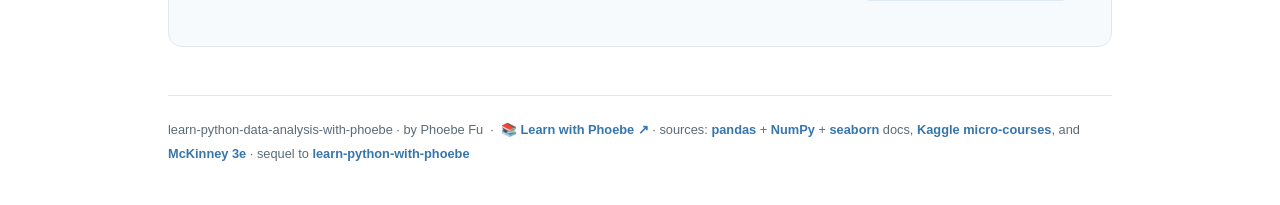
==== commit 1e8528ed: "Raise every text-on-fill pair to WCAG AA (lowest was 4.2:1) 3 rule(s) drew text on a solid fill belo" ====
--- a/index.html
+++ b/index.html
@@ -3,8 +3,23 @@
 <head>
 <meta charset="UTF-8">
 <meta name="viewport" content="width=device-width, initial-scale=1.0">
+<!-- social:start -->
+<meta name="description" content="Eight 45-minute sessions, one messy real dataset: 124,000 LinkedIn job postings. You load it, clean it, interrogate it, chart it, and by Session 8 ship a report you&#x27;d be proud to post. NumPy...">
+<meta property="og:type" content="article">
+<meta property="og:site_name" content="Learn with Phoebe">
+<meta property="og:title" content="learn python data analysis with phoebe - decode the data job market in eight sessions">
+<meta property="og:description" content="Eight 45-minute sessions, one messy real dataset: 124,000 LinkedIn job postings. You load it, clean it, interrogate it, chart it, and by Session 8 ship a report you&#x27;d be proud to post. NumPy...">
+<meta property="og:url" content="https://phoebefu6.github.io/learn-python-data-analysis-with-phoebe/">
+<meta property="og:image" content="https://phoebefu6.github.io/learn-python-data-analysis-with-phoebe/assets/og-cover.png">
+<meta property="og:image:width" content="1200">
+<meta property="og:image:height" content="630">
+<meta name="twitter:card" content="summary_large_image">
+<meta name="twitter:title" content="learn python data analysis with phoebe - decode the data job market in eight sessions">
+<meta name="twitter:description" content="Eight 45-minute sessions, one messy real dataset: 124,000 LinkedIn job postings. You load it, clean it, interrogate it, chart it, and by Session 8 ship a report you&#x27;d be proud to post. NumPy...">
+<meta name="twitter:image" content="https://phoebefu6.github.io/learn-python-data-analysis-with-phoebe/assets/og-cover.png">
+<!-- social:end -->
 <title>learn python data analysis with phoebe - decode the data job market in eight sessions</title>
-<link rel="stylesheet" href="assets/style.css?v=5">
+<link rel="stylesheet" href="assets/style.css?v=10">
 <style>
   .stats-row { display: flex; gap: 2.4rem; margin-top: 1.5rem; flex-wrap: wrap; }
   .stat b { display: block; font-size: 2.1rem; font-weight: 800; line-height: 1.05; font-variant-numeric: tabular-nums; }
@@ -231,7 +246,7 @@
   ]
 };
 </script>
-<script src="assets/mindmap.js?v=5"></script>
-<script src="assets/app.js?v=5"></script>
+<script src="assets/mindmap.js?v=6"></script>
+<script src="assets/app.js?v=6"></script>
 </body>
 </html>
--- a/assets/style.css
+++ b/assets/style.css
@@ -2,6 +2,7 @@
    Accent: indigo #3776AB · Ink: #14202B · Flagship: amber #E6A700 */
 
 :root {
+  --indigo-text: #336E9F;
   --indigo: #3776AB;
   --indigo-deep: #1E4A73;
   --indigo-mid: #4B8BBE;
@@ -87,9 +88,9 @@
 }
 .agenda span { padding: .45rem .3rem; white-space: nowrap; overflow: hidden; text-overflow: ellipsis; }
 .agenda .a1 { background: var(--indigo-deep); }
-.agenda .a2 { background: var(--indigo-mid); }
+.agenda .a2 { background: var(--indigo-mid); color: var(--ink); }
 .agenda .a3 { background: var(--amber); color: var(--amber-ink); }
-.agenda .a4 { background: var(--indigo-soft); }
+.agenda .a4 { background: var(--indigo-soft); color: var(--ink); }
 
 /* ---------- toolbar ---------- */
 .toolbar {
@@ -101,8 +102,9 @@
   border-bottom: 1px solid var(--hairline);
   padding: .55rem 0;
 }
-.toolbar .wrap { display: flex; align-items: center; gap: .6rem; }
-.toolbar .crumb { font-size: .8rem; color: var(--muted); font-weight: 600; margin-right: auto; }
+.toolbar .wrap { display: flex; align-items: center; gap: .5rem; flex-wrap: nowrap; }
+.toolbar .crumb { font-size: .8rem; color: var(--muted); font-weight: 600; margin-right: auto; min-width: 0; white-space: nowrap; overflow: hidden; text-overflow: ellipsis; }
+.toolbar .btn { white-space: nowrap; flex: none; padding: .38rem .8rem; font-size: .78rem; line-height: 1.2; }
 .toolbar .crumb a { color: var(--indigo); text-decoration: none; }
 .btn {
   border: 1px solid var(--hairline);
@@ -151,7 +153,7 @@
   text-transform: uppercase;
   letter-spacing: .08em;
 }
-.tag.concept { background: var(--indigo-50); color: var(--indigo); }
+.tag.concept { background: var(--indigo-50); color: var(--indigo-text); }
 .tag.demo { background: var(--amber-50); color: var(--amber-ink); }
 .tag.exercise { background: var(--ink); color: #fff; }
 
@@ -220,7 +222,7 @@
   font-weight: 600;
 }
 .pill.solid { background: var(--indigo); color: #fff; }
-.pill.light { background: var(--indigo-50); color: var(--indigo); }
+.pill.light { background: var(--indigo-50); color: var(--indigo-text); }
 .pill.inkpill { background: var(--ink); color: #fff; }
 .pill.amber, .pill.peach { background: var(--amber); color: var(--amber-ink); }
 .pill.bare { color: var(--faint); }
@@ -302,11 +304,15 @@
 /* ---------- demo steps ---------- */
 .steps { counter-reset: step; margin: .6rem 0 1rem; }
 .step {
-  display: flex;
-  gap: .9rem;
+  display: grid;
+  grid-template-columns: max-content minmax(0, 1fr);
+  column-gap: .9rem;
+  row-gap: .2rem;
   padding: .85rem 0;
   border-bottom: .5px solid var(--hairline);
 }
+.step > * { grid-column: 2; min-width: 0; }
+.step > .prompt-box { margin: .8rem 0 .4rem; }
 .step:last-child { border-bottom: none; }
 .step::before {
   counter-increment: step;
@@ -315,7 +321,7 @@
   width: 1.7rem; height: 1.7rem;
   border-radius: 999px;
   background: var(--indigo-50);
-  color: var(--indigo);
+  color: var(--indigo-text);
   font-weight: 700;
   font-size: .85rem;
   display: inline-flex;
@@ -727,14 +733,18 @@
   /* 44px tap targets */
   details.card summary { min-height: 44px; }
   .qopt { min-height: 44px; display: flex; align-items: center; padding: .7rem .9rem; }
-  .toolbar .btn, .pagefoot a { min-height: 44px; display: inline-flex; align-items: center; }
+  .toolbar .btn, .pagefoot a { min-height: 44px; display: inline-flex; align-items: center; justify-content: center; }
+  .toolbar .crumb, .toolbar #zoom-toggle { display: none; }
+  .toolbar .btn { flex: 1 1 0; padding: .3rem .4rem; font-size: .72rem; }
+  table.clean { display: block; overflow-x: auto; -webkit-overflow-scrolling: touch; }
 }
 
 @media (max-width: 640px) {
   /* long inline code tokens and nowrap chips are the two things that still
      forced the page sideways below 640px: let them break rather than push
      the layout. Inside the media query only - desktop is untouched. */
-  :not(pre) > code, .prompt-box span, code span { overflow-wrap: anywhere; word-break: break-word; }
+  :not(pre) > code, .prompt-box span, code span,
+  p span, li span, td span { overflow-wrap: anywhere; word-break: break-word; }
   .chip, .syn-chip, .pill, .mode, .tag { white-space: normal; max-width: 100%; }
 
   /* the agenda bar truncated its own labels into nonsense - stack it */
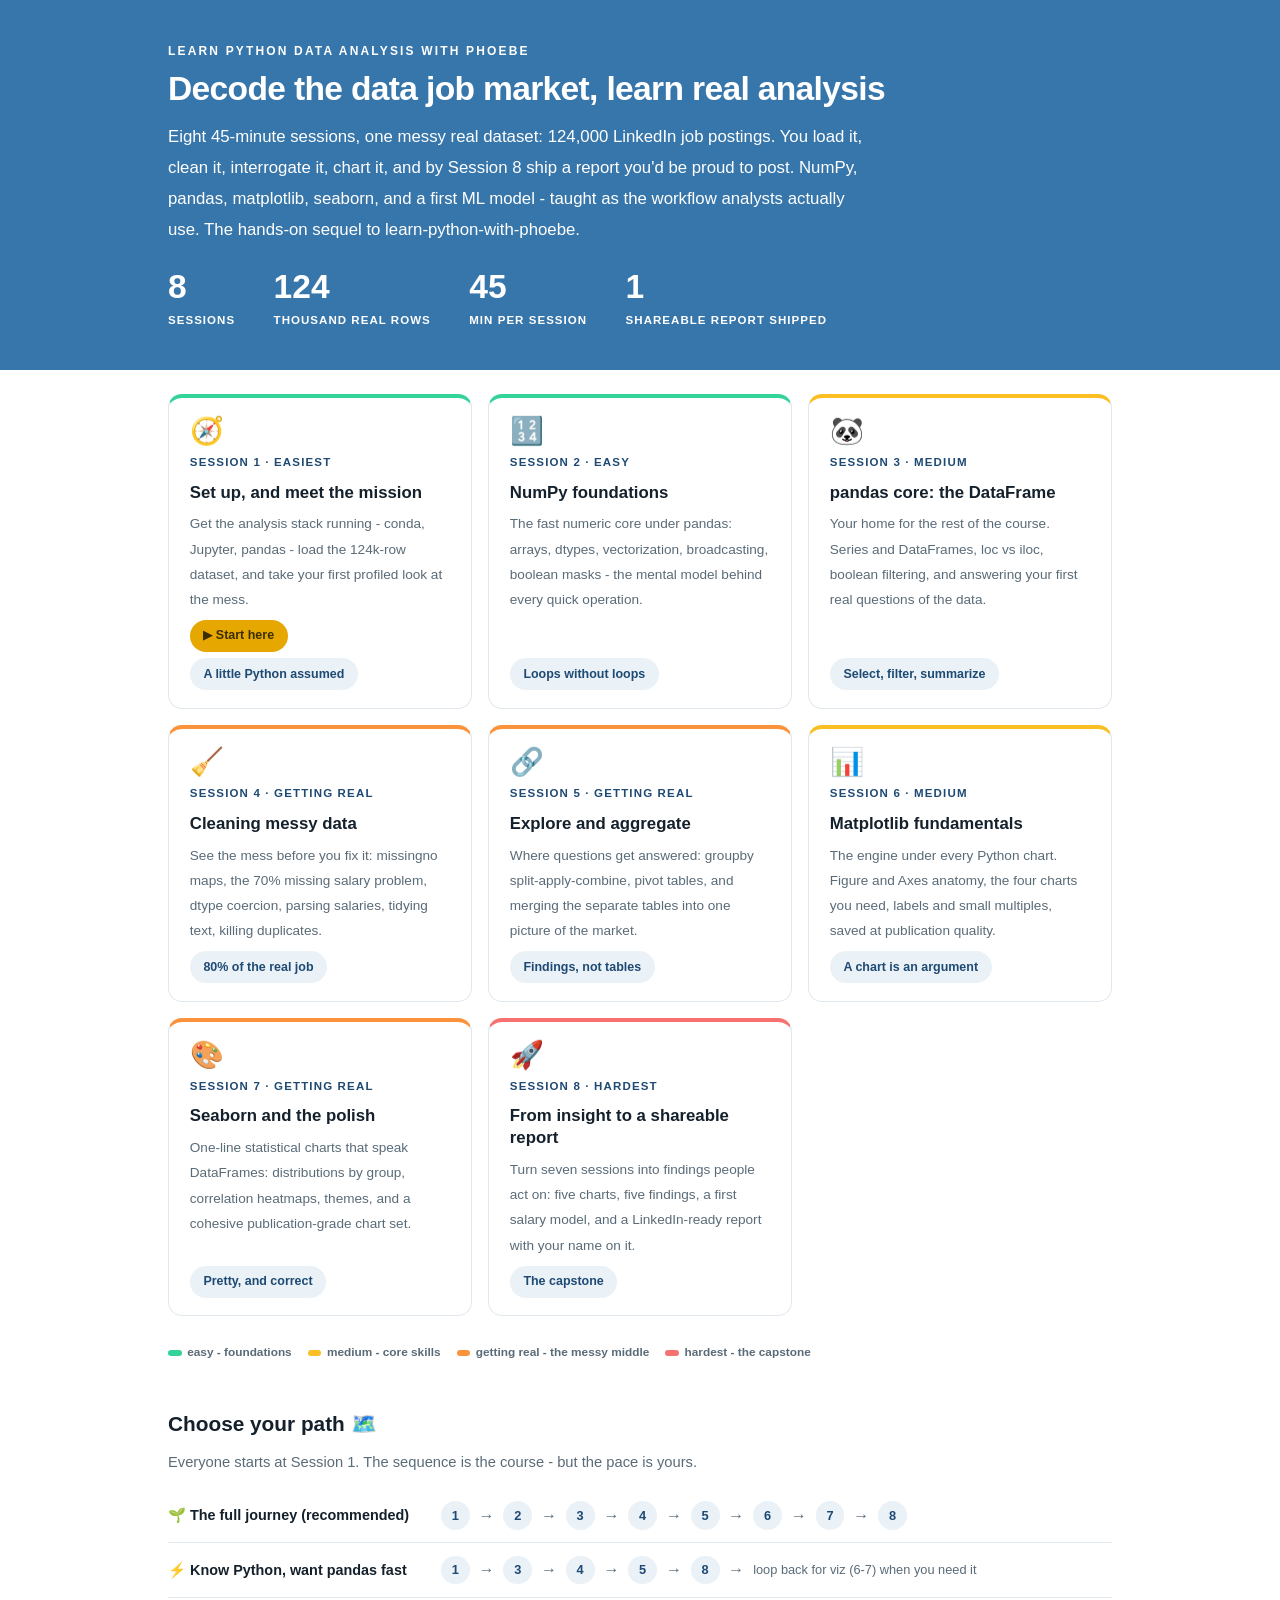
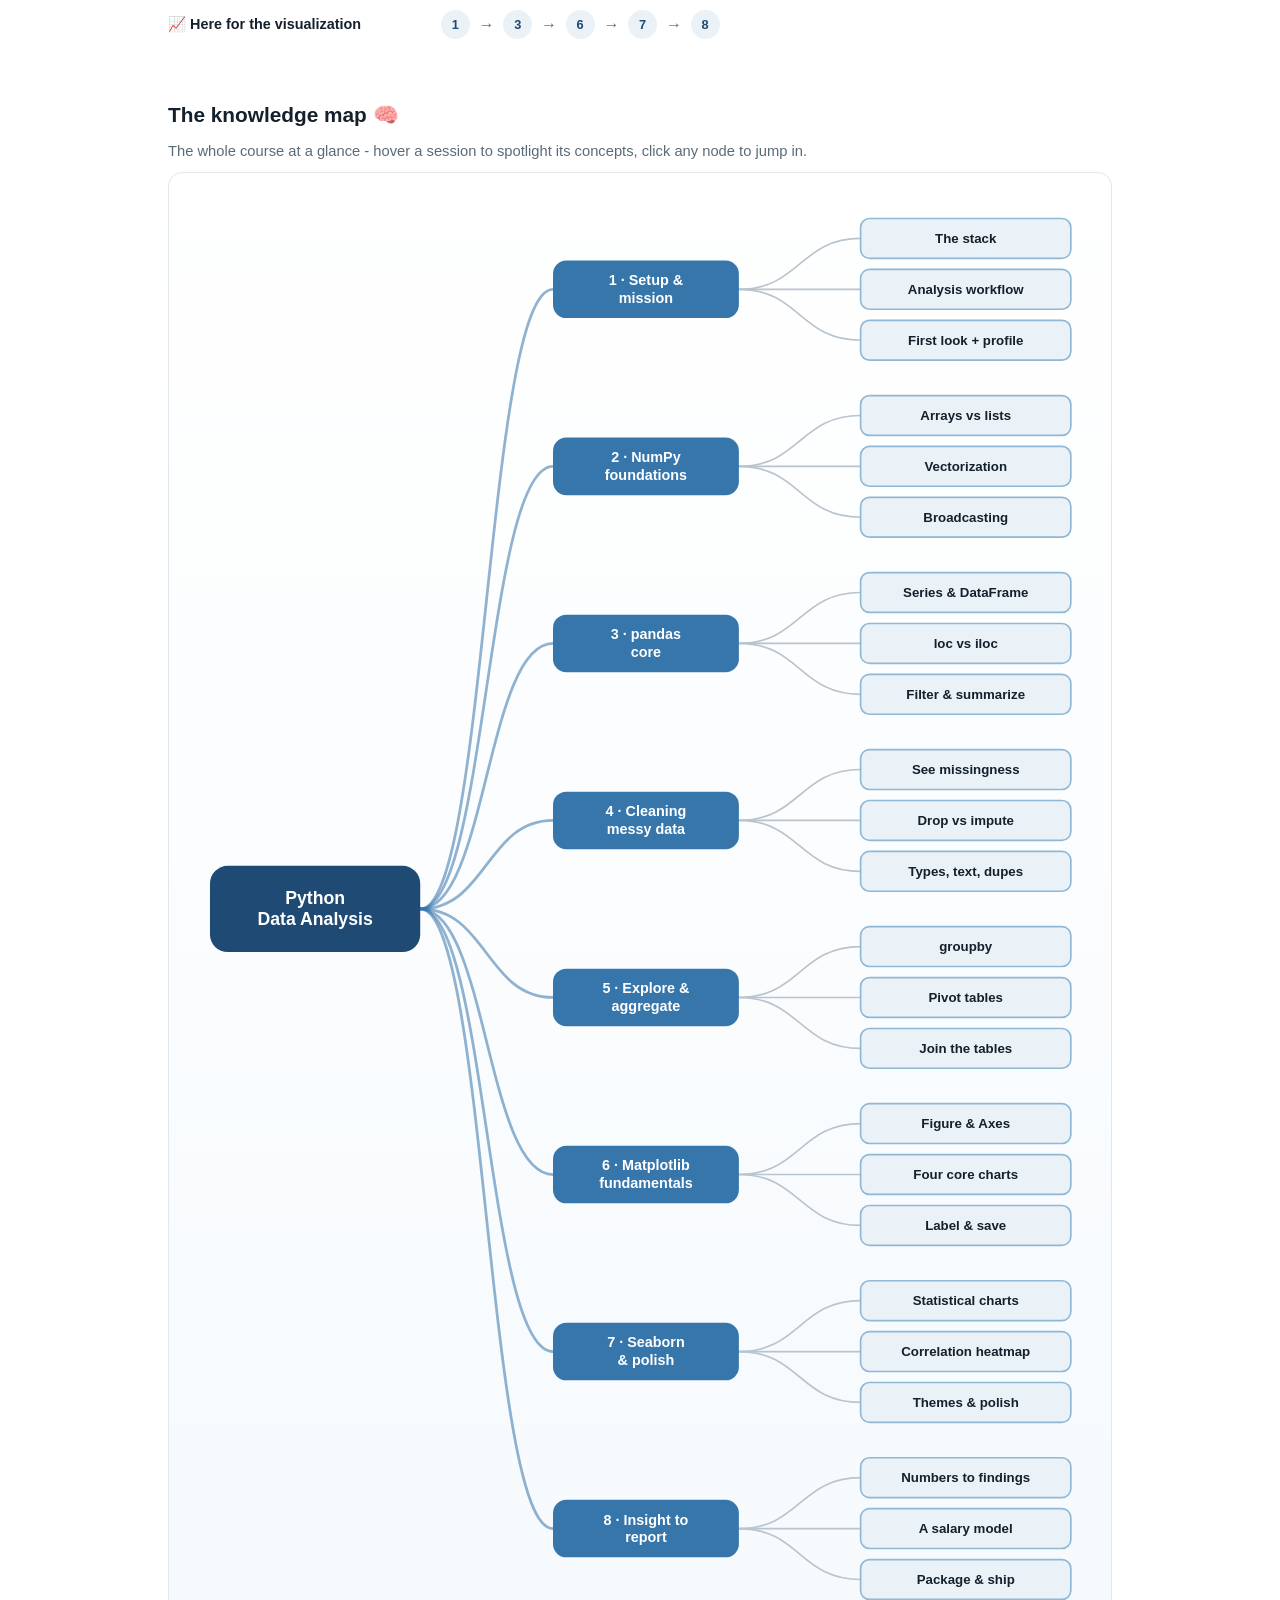
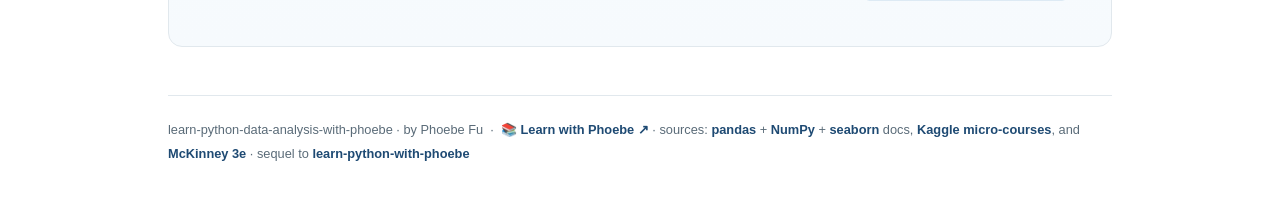
==== commit 5f763b7e: "Light surfaces everywhere: lightbox, cheat panel, code boxes; contrast and phone-width fixes Every d" ====
--- a/index.html
+++ b/index.html
@@ -19,11 +19,11 @@
 <meta name="twitter:image" content="https://phoebefu6.github.io/learn-python-data-analysis-with-phoebe/assets/og-cover.png">
 <!-- social:end -->
 <title>learn python data analysis with phoebe - decode the data job market in eight sessions</title>
-<link rel="stylesheet" href="assets/style.css?v=10">
+<link rel="stylesheet" href="assets/style.css?v=26">
 <style>
   .stats-row { display: flex; gap: 2.4rem; margin-top: 1.5rem; flex-wrap: wrap; }
   .stat b { display: block; font-size: 2.1rem; font-weight: 800; line-height: 1.05; font-variant-numeric: tabular-nums; }
-  .stat span { font-size: .72rem; opacity: .85; text-transform: uppercase; letter-spacing: .09em; font-weight: 600; }
+  .stat span { font-size: .72rem; opacity: 1; text-transform: uppercase; letter-spacing: .09em; font-weight: 600; }
 
   .course-grid { display: grid; grid-template-columns: repeat(auto-fit, minmax(17rem, 1fr)); gap: 1rem; margin-top: 1.5rem; }
   .course-card {
@@ -56,9 +56,9 @@
   .path { display: flex; gap: .55rem; align-items: center; padding: .75rem 0; border-bottom: .5px solid var(--hairline); flex-wrap: wrap; }
   .path:last-child { border-bottom: none; }
   .path b { min-width: 16.5rem; font-size: .9rem; }
-  .path .pstep { background: var(--indigo-50); color: var(--indigo); border-radius: 999px; padding: .16rem .68rem; font-weight: 700; font-size: .8rem; text-decoration: none; transition: all .12s ease; }
+  .path .pstep { background: var(--indigo-50); color: var(--indigo-deep); border-radius: 999px; padding: .16rem .68rem; font-weight: 700; font-size: .8rem; text-decoration: none; transition: all .12s ease; }
   .path .pstep:hover { background: var(--indigo); color: #fff; }
-  .path .parr { color: var(--faint); font-weight: 700; }
+  .path .parr { color: var(--muted); font-weight: 700; }
 
   .mm-section { margin-top: 1.6rem; }
   .mm-section h2 { font-size: 1.3rem; font-weight: 800; margin-bottom: .2rem; }
@@ -71,6 +71,7 @@
   .mm-link:hover .mm-node rect { filter: brightness(1.06); }
   .mm-edge { transition: opacity .15s ease; }
 </style>
+<style>/* contrast-patch-2 */ .cnum, .course-card .cnum, .paths a, .pagefoot a, .pstep, .path .pstep { color: var(--indigo-deep); }</style>
 </head>
 <body>
 
@@ -247,6 +248,6 @@
 };
 </script>
 <script src="assets/mindmap.js?v=6"></script>
-<script src="assets/app.js?v=6"></script>
+<script src="assets/app.js?v=26"></script>
 </body>
 </html>
--- a/assets/style.css
+++ b/assets/style.css
@@ -16,8 +16,8 @@
   --amber-ink: #3A2E00;
   --amber-50: #FFF8E1;
   --paper: #FFFFFF;
-  --code-bg: #0E1B2A;
-  --code-ink: #D6E4F0;
+  --code-bg: #EAF1F7;
+  --code-ink: #14202B;
   --radius: 14px;
 }
 
@@ -47,7 +47,7 @@
   font-size: .75rem;
   letter-spacing: .18em;
   text-transform: uppercase;
-  opacity: .85;
+  opacity: 1;
   font-weight: 600;
 }
 .masthead h1 {
@@ -58,7 +58,7 @@
   letter-spacing: -.02em;
 }
 .masthead h1 .accent { color: inherit; }
-.masthead .sub { font-size: 1.05rem; opacity: .92; max-width: 44rem; }
+.masthead .sub { font-size: 1.05rem; opacity: 1; max-width: 44rem; }
 
 .chip-row { display: flex; flex-wrap: wrap; gap: .5rem; margin-top: 1.1rem; }
 .chip {
@@ -72,7 +72,7 @@
   white-space: nowrap;
 }
 .chip.level { background: #fff; color: var(--indigo); }
-.chip.audience { background: rgba(255,255,255,.16); color: #fff; border: 1px solid rgba(255,255,255,.35); }
+.chip.audience { background: rgba(255,255,255,.08); color: #fff; border: 1px solid rgba(255,255,255,.35); }
 .chip.time { background: var(--ink); color: #fff; font-variant-numeric: tabular-nums; }
 
 /* ---------- agenda bar ---------- */
@@ -225,7 +225,7 @@
 .pill.light { background: var(--indigo-50); color: var(--indigo-text); }
 .pill.inkpill { background: var(--ink); color: #fff; }
 .pill.amber, .pill.peach { background: var(--amber); color: var(--amber-ink); }
-.pill.bare { color: var(--faint); }
+.pill.bare { color: var(--muted); }
 
 /* ---------- 4D grid ---------- */
 .grid-2 { display: grid; grid-template-columns: repeat(auto-fit, minmax(15rem, 1fr)); gap: .8rem; margin: .5rem 0 1rem; }
@@ -254,10 +254,11 @@
 table.clean td:first-child { font-weight: 600; }
 
 /* ---------- prompt boxes ---------- */
-.prompt-box {
+.prompt-box{
   position: relative;
-  background: var(--code-bg);
-  color: var(--code-ink);
+  background: #EAF1F7;
+  border: 1px solid #E1E8ED;
+  color: #14202B;
   border-radius: var(--radius);
   padding: 1.1rem 1.2rem;
   margin: 1rem 0 1.2rem;
@@ -267,12 +268,12 @@
   white-space: pre-wrap;
   word-break: break-word;
 }
-.prompt-box .label {
+.prompt-box .label{
   position: absolute;
   top: -0.7rem;
   left: 1rem;
-  background: var(--indigo);
-  color: #fff;
+  background: #3776AB;
+  color: #FFFFFF;
   font-family: "Inter", -apple-system, sans-serif;
   font-size: .68rem;
   font-weight: 700;
@@ -283,13 +284,13 @@
 }
 .prompt-box.bad .label { background: var(--faint); color: var(--ink); }
 .prompt-box.good .label { background: var(--amber); color: var(--amber-ink); }
-.copy-btn {
+.copy-btn{
   position: absolute;
   top: .7rem;
   right: .7rem;
-  background: rgba(255,255,255,.1);
-  border: 1px solid rgba(255,255,255,.25);
-  color: #fff;
+  background: #FFFFFF;
+  border: 1px solid #E1E8ED;
+  color: #14202B;
   border-radius: 999px;
   padding: .25rem .8rem;
   font-size: .72rem;
@@ -298,7 +299,7 @@
   font-family: "Inter", -apple-system, sans-serif;
   transition: background .15s ease;
 }
-.copy-btn:hover { background: rgba(255,255,255,.22); }
+.copy-btn:hover { background: #E1E8ED; }
 .copy-btn.copied { background: var(--amber); border-color: var(--amber); color: var(--amber-ink); }
 
 /* ---------- demo steps ---------- */
@@ -388,11 +389,11 @@
   gap: .4rem;
 }
 
-.lightbox {
+.lightbox{
   position: fixed;
   inset: 0;
   z-index: 100;
-  background: rgba(20,32,43,.9);
+  background: rgba(255,255,255,.97);
   display: none;
   align-items: center;
   justify-content: center;
@@ -400,8 +401,10 @@
   cursor: zoom-out;
 }
 .lightbox.open { display: flex; }
-.lightbox .inner {
+.lightbox .inner{
   background: #fff;
+  border: 1px solid #E1E8ED;
+  box-shadow: 0 10px 40px rgba(20,32,43,.14);
   border-radius: var(--radius);
   padding: 2rem;
   max-width: 94vw;
@@ -409,13 +412,12 @@
   overflow: auto;
 }
 .lightbox .inner svg, .lightbox .inner img { width: min(88vw, 70rem); height: auto; }
-.lightbox .close-hint {
+.lightbox .close-hint{
   position: fixed;
   top: 1rem; right: 1.4rem;
-  color: #fff;
+  color: #14202B;
   font-size: .8rem;
   font-weight: 600;
-  opacity: .8;
 }
 
 /* ---------- courses covered ---------- */
@@ -434,19 +436,20 @@
 .covered-row .note { margin-left: auto; color: var(--muted); font-size: .78rem; text-align: right; }
 
 /* ---------- cheat sheet footer ---------- */
-.cheat {
-  background: var(--ink);
-  color: #fff;
+.cheat{
+  background: #EAF1F7;
+  border: 1px solid #E1E8ED;
+  color: #14202B;
   border-radius: var(--radius);
   padding: 1.6rem 1.6rem 1.3rem;
   margin-top: 3rem;
 }
 .cheat h3 { font-size: 1.1rem; margin-bottom: 1rem; }
-.cheat h3 span { color: var(--indigo-soft); }
+.cheat h3 span { color: #1E4A73; }
 .cheat .grid-2 { gap: 1rem; }
 .cheat .cheat-item { border-left: 3px solid var(--indigo-mid); padding-left: .8rem; }
-.cheat .cheat-item b { display: block; font-size: .85rem; color: var(--indigo-soft); }
-.cheat .cheat-item span { font-size: .82rem; opacity: .85; }
+.cheat .cheat-item b { display: block; font-size: .85rem; color: #1E4A73; }
+.cheat .cheat-item span { font-size: .82rem; color: #5A6B78; }
 
 footer.pagefoot {
   border-top: 1px solid var(--hairline);
@@ -541,7 +544,7 @@
   margin-top: 1.1rem;
   flex-wrap: wrap;
 }
-.journey .jlabel { font-size: .7rem; font-weight: 700; text-transform: uppercase; letter-spacing: .09em; opacity: .8; margin-right: .3rem; }
+.journey .jlabel { font-size: .7rem; font-weight: 700; text-transform: uppercase; letter-spacing: .09em; opacity: 1; margin-right: .3rem; }
 .journey a {
   width: 1.7rem; height: 1.7rem;
   border-radius: 999px;
@@ -776,3 +779,33 @@
   color: var(--pv-flag);
 }
 /* === /LWP-PATCH === */
+
+/* layout-patch-3: phone-width overflow (2026-10-10) */
+.sql-bar { flex-wrap: wrap; }
+@media (max-width: 480px) {
+  .covered-row { flex-wrap: wrap; }
+  .covered-row .note { margin-left: 0; text-align: left; flex-basis: 100%; }
+  details.card summary { flex-wrap: wrap; }
+  details.card summary .mini { white-space: normal; }
+  .wk, .sqlbox, .prompt-box, pre { max-width: 100%; overflow-x: auto; }
+  .mono, code, strong, .note { overflow-wrap: anywhere; }
+  select, input[type=range], label { max-width: 100%; }
+  canvas, svg, img { max-width: 100%; height: auto; }
+  .tree-kids, .tree-node-wrap, .tree-node, .rb-night, .al-row, .gd-field, .tl-row, .sl-row { max-width: 100%; overflow-x: auto; }
+  .tl-cols, .sl-cols, .bb-cols, .ev-cols, [class$="-cols"] { grid-template-columns: 1fr !important; display: grid; }
+  .tl-cols > *, .sl-cols > *, [class$="-cols"] > * { min-width: 0; max-width: 100%; }
+  .mono { white-space: normal; }
+  .er-w, .bb-lab, .tl-lev, .sl-lev { max-width: 100%; white-space: normal; }
+}
+/* contrast-patch-2b */
+.cheat a { color: var(--indigo-deep, var(--ink)); }
+.chip.audience { background: transparent; border-color: rgba(255,255,255,.55); }
+.masthead a, .masthead .sub a { color: #fff; text-decoration: underline; text-underline-offset: 2px; }
+.prompt-box b, .prompt-box strong { color: var(--indigo-deep, var(--ink)); }
+.prompt-box span, .prompt-box em, .prompt-box i { color: inherit; }
+.pp-stamp i { color: var(--ink); }
+/* contrast-patch-2 */
+.klabel, .section-kicker .klabel, details.card summary .caret, .crumb a, .toolbar .crumb a, .pagenav a, .pagefoot a, footer.pagefoot a, .pagefoot p a, .cnum, .course-card .cnum, .pill.light, .covered-row .status.light, .paths a, .tag.concept, .chip.level, .quiz-score, .mmd-launch, .mode.self, .legend .pill.light { color: var(--indigo-deep); }
+.chip.audience { background: transparent; border-color: rgba(255,255,255,.55); }
+.journey a { background: var(--indigo-deep); border-color: rgba(255,255,255,.6); }
+.skip-link { background: var(--indigo-deep); }
